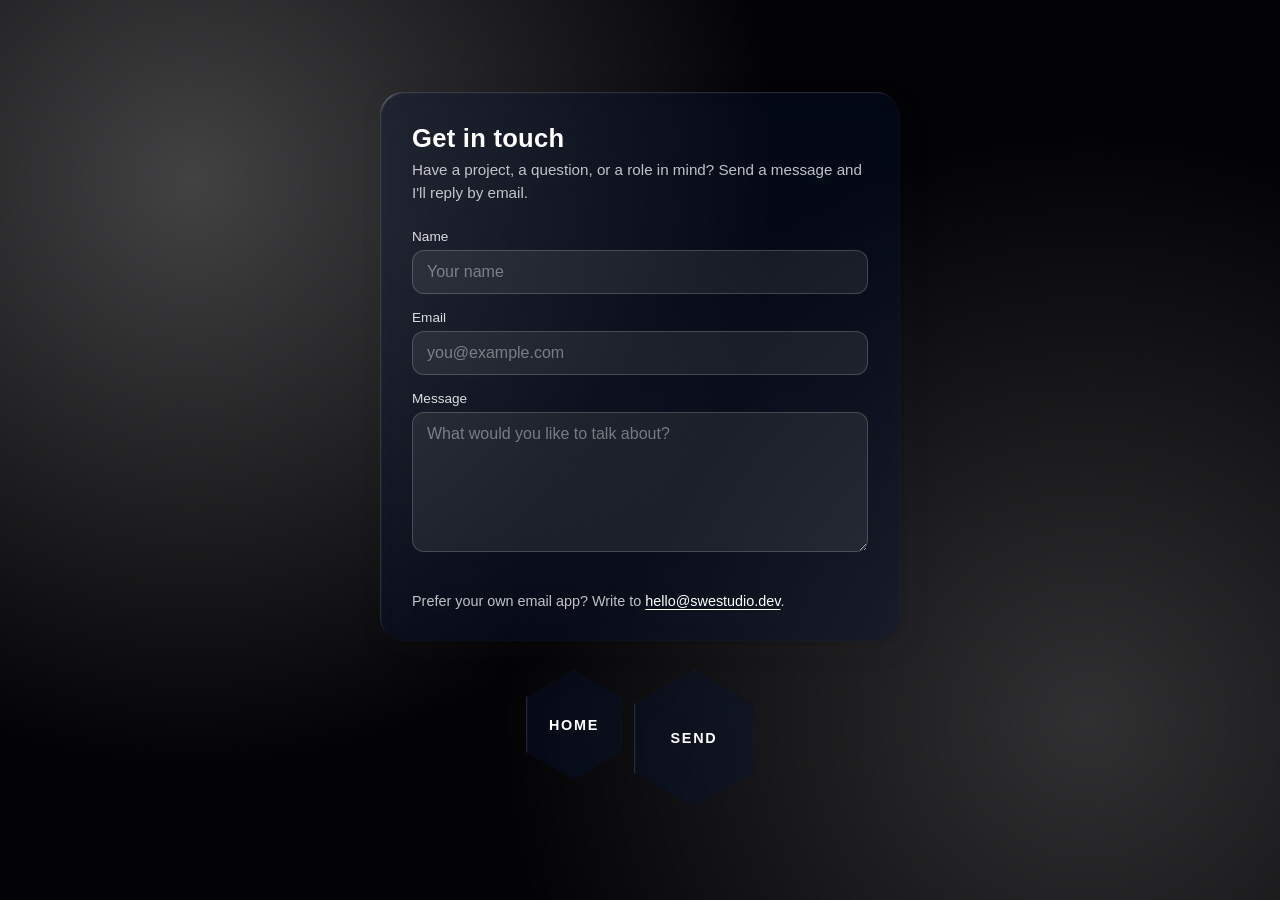
==== contact.html @ 07bc67aa "Initial commit" ====
<!DOCTYPE html>
<html lang="en">
<head>
  <meta charset="UTF-8">
  <meta name="viewport" content="width=device-width, initial-scale=1.0">
  <title>Contact | SWEStudio.dev</title>
  <link rel="stylesheet" href="./styles/contact.css">
</head>
<body>

  <main class="contact-page">

    <section class="contact-panel glass3d">
      <div class="panel-inner">
        <h1>Get in touch</h1>
        <p class="lede">Have a project, a question, or a role in mind? Send a message and I'll reply by email.</p>

        <form id="contact-form" novalidate>
          <div class="field">
            <label for="name">Name</label>
            <input id="name" name="name" type="text" autocomplete="name" placeholder="Your name" required>
          </div>

          <div class="field">
            <label for="email">Email</label>
            <input id="email" name="email" type="email" autocomplete="email" placeholder="you@example.com" required>
          </div>

          <div class="field">
            <label for="message">Message</label>
            <textarea id="message" name="message" placeholder="What would you like to talk about?" required></textarea>
          </div>

          <p class="form-status" id="form-status" role="status" aria-live="polite"></p>
          <p class="direct">Prefer your own email app? Write to <a href="mailto:hello@swestudio.dev">hello@swestudio.dev</a>.</p>
        </form>
      </div>
    </section>

    <div class="actions">
      <a href="index.html" class="hex-wrapper glass3d back" aria-label="Back to home">
        <div class="hex-content"><span>Home</span></div>
      </a>
      <button type="submit" form="contact-form" class="hex-wrapper glass3d">
        <div class="hex-content"><span>Send</span></div>
      </button>
    </div>

  </main>

  <script>
    // Static-site friendly: opens the visitor's email app with the message filled in.
    // Replace this with a fetch() to a form service (Formspree, Netlify Forms, etc.) if you want
    // messages sent without leaving the page.
    const RECIPIENT = "hello@swestudio.dev";

    const form = document.getElementById("contact-form");
    const status = document.getElementById("form-status");

    form.addEventListener("submit", (event) => {
      event.preventDefault();

      const name = form.name.value.trim();
      const email = form.email.value.trim();
      const message = form.message.value.trim();

      if (!name || !email || !message) {
        status.textContent = "Fill in your name, email, and message before sending.";
        return;
      }
      if (!form.email.checkValidity()) {
        status.textContent = "Enter a valid email address, like you@example.com.";
        form.email.focus();
        return;
      }

      const subject = encodeURIComponent("Message from " + name + " via SWEStudio.dev");
      const body = encodeURIComponent(message + "\n\n" + name + "\n" + email);
      window.location.href = "mailto:" + RECIPIENT + "?subject=" + subject + "&body=" + body;
      status.textContent = "Opening your email app…";
    });
  </script>

</body>
</html>
---- styles/contact.css ----
/* Contact page styles. Self-contained: does not depend on styles.css */

/* Reset & base */
* {
  box-sizing: border-box;
  margin: 0;
  padding: 0;
}

:root {
  --hex-width: 120px;
  --hex-gap: 12px;
}

body {
  background-color: #030305;
  background-image:
    radial-gradient(circle at 15% 20%, rgba(255, 255, 255, 0.25) 0%, transparent 45%),
    radial-gradient(circle at 85% 80%, rgba(255, 255, 255, 0.18) 0%, transparent 45%);
  background-attachment: fixed;
  color: #ffffff;
  font-family: -apple-system, BlinkMacSystemFont, "Segoe UI", Roboto, Helvetica, Arial, sans-serif;
  min-height: 100vh;
  display: flex;
  justify-content: center;
  align-items: center;
  padding: 32px 16px;
}

/* Layout */
.contact-page {
  width: 100%;
  max-width: 520px;
  display: flex;
  flex-direction: column;
  align-items: center;
  gap: 28px;
}

.actions {
  display: flex;
  justify-content: center;
  gap: var(--hex-gap);
  width: 100%;
}

/* Glass effect (panel and hex buttons) */
.glass3d {
  --filter-glass3d: blur(28px) brightness(1.3) saturate(1.8);
  --color-glass3d: hsl(225 70% 15% / 0.25);
  --noise-glass3d: url("https://www.transparenttextures.com/patterns/egg-shell.png");

  position: relative;
  z-index: 4;
  filter:
    drop-shadow(0 0 0.75px hsl(205 20% 10% / 0.2))
    drop-shadow(1.3px 1.5px 2.2px hsl(205 20% 10% / 0.1))
    drop-shadow(6px 7px 12px hsl(205 20% 10% / 0.25));
}

.glass3d::before {
  content: "";
  position: absolute;
  inset: 0;
  pointer-events: none;
  overflow: hidden;
  z-index: 3;

  -webkit-backdrop-filter: var(--filter-glass3d);
  backdrop-filter: var(--filter-glass3d);
  background-color: var(--color-glass3d);
  background-image: var(--noise-glass3d);
  background-size: 120px;
  background-repeat: repeat;
  transition: background-color 0.25s ease;
}

.glass3d::after {
  content: "";
  position: absolute;
  inset: 0;
  pointer-events: none;
  overflow: hidden;
  z-index: 5;

  box-shadow:
    inset 2px 2px 1px -3px hsl(205 20% 90% / 0.8),
    inset 4px 4px 2px -6px hsl(205 20% 90% / 0.3),
    inset 1.5px 1.5px 1.5px -0.75px hsl(205 20% 90% / 0.15),
    inset 1.5px 1.5px 0.25px hsl(205 20% 90% / 0.03),
    inset 0 0 0.25px 0.5px hsl(205 20% 90% / 0.03);
}

.glass3d > * {
  position: relative;
  z-index: 6;
}

/* Rectangular glass panel */
.contact-panel {
  width: 100%;
}

.contact-panel.glass3d::before,
.contact-panel.glass3d::after {
  border-radius: 24px;
}

.panel-inner {
  padding: 32px;
}

.panel-inner h1 {
  font-size: 1.6rem;
  font-weight: 600;
  letter-spacing: 0.01em;
  margin-bottom: 6px;
}

.panel-inner .lede {
  color: rgba(255, 255, 255, 0.75);
  font-size: 0.95rem;
  line-height: 1.5;
  margin-bottom: 24px;
}

/* Form */
.field {
  display: flex;
  flex-direction: column;
  gap: 6px;
  margin-bottom: 16px;
}

.field label {
  font-size: 0.85rem;
  font-weight: 500;
  color: rgba(255, 255, 255, 0.85);
}

.field input,
.field textarea {
  width: 100%;
  font: inherit;
  color: #ffffff;
  background: rgba(255, 255, 255, 0.07);
  border: 1px solid rgba(255, 255, 255, 0.18);
  border-radius: 12px;
  padding: 12px 14px;
  transition: border-color 0.2s ease, background 0.2s ease;
}

.field textarea {
  min-height: 140px;
  resize: vertical;
}

.field input::placeholder,
.field textarea::placeholder {
  color: rgba(255, 255, 255, 0.4);
}

.field input:focus,
.field textarea:focus {
  outline: none;
  border-color: rgba(255, 255, 255, 0.8);
  background: rgba(255, 255, 255, 0.12);
}

.form-status {
  min-height: 1.2em;
  margin-top: 10px;
  font-size: 0.9rem;
  color: rgba(255, 255, 255, 0.85);
}

.direct {
  margin-top: 8px;
  font-size: 0.9rem;
  color: rgba(255, 255, 255, 0.75);
}

.direct a {
  color: #ffffff;
  text-underline-offset: 3px;
}

/* Hexagon buttons */
.hex-wrapper {
  width: var(--hex-width);
  height: calc(var(--hex-width) * 1.1547);
  clip-path: polygon(50% 0%, 100% 25%, 100% 75%, 50% 100%, 0% 75%, 0% 25%);
  text-decoration: none;
  display: flex;
  justify-content: center;
  align-items: center;
  transition: transform 0.3s cubic-bezier(0.2, 0.8, 0.2, 1);
}

.hex-wrapper::before,
.hex-wrapper::after {
  clip-path: polygon(50% 0%, 100% 25%, 100% 75%, 50% 100%, 0% 75%, 0% 25%);
}

.hex-wrapper.back {
  --hex-width: 96px;
}

button.hex-wrapper {
  border: none;
  background: none;
  cursor: pointer;
  font-family: inherit;
}

.hex-wrapper,
.hex-wrapper:visited,
.hex-wrapper:hover,
.hex-wrapper:active,
.hex-wrapper:focus-visible {
  color: #ffffff;
}

.hex-content {
  color: #ffffff;
  font-size: 0.9rem;
  font-weight: 600;
  letter-spacing: 0.12em;
  text-transform: uppercase;
  transition: color 0.25s ease, text-shadow 0.25s ease;
}

/* Hover, focus, pressed */
.hex-wrapper:hover {
  transform: scale(1.07);
  z-index: 10;
}

.hex-wrapper:hover,
.hex-wrapper:focus-visible {
  --color-glass3d: hsl(0 0% 100% / 0.3);
}

.hex-wrapper:active {
  --color-glass3d: hsl(0 0% 100% / 0.45);
  transform: scale(1.03);
}

.hex-wrapper:hover .hex-content {
  text-shadow: 0 0 14px rgba(255, 255, 255, 0.7);
}

/* Mobile */
@media (max-width: 600px) {
  :root {
    --hex-width: 104px;
    --hex-gap: 8px;
  }

  .hex-wrapper.back {
    --hex-width: 84px;
  }

  .hex-content {
    font-size: 0.7rem;
  }

  .panel-inner {
    padding: 24px 20px;
  }
}
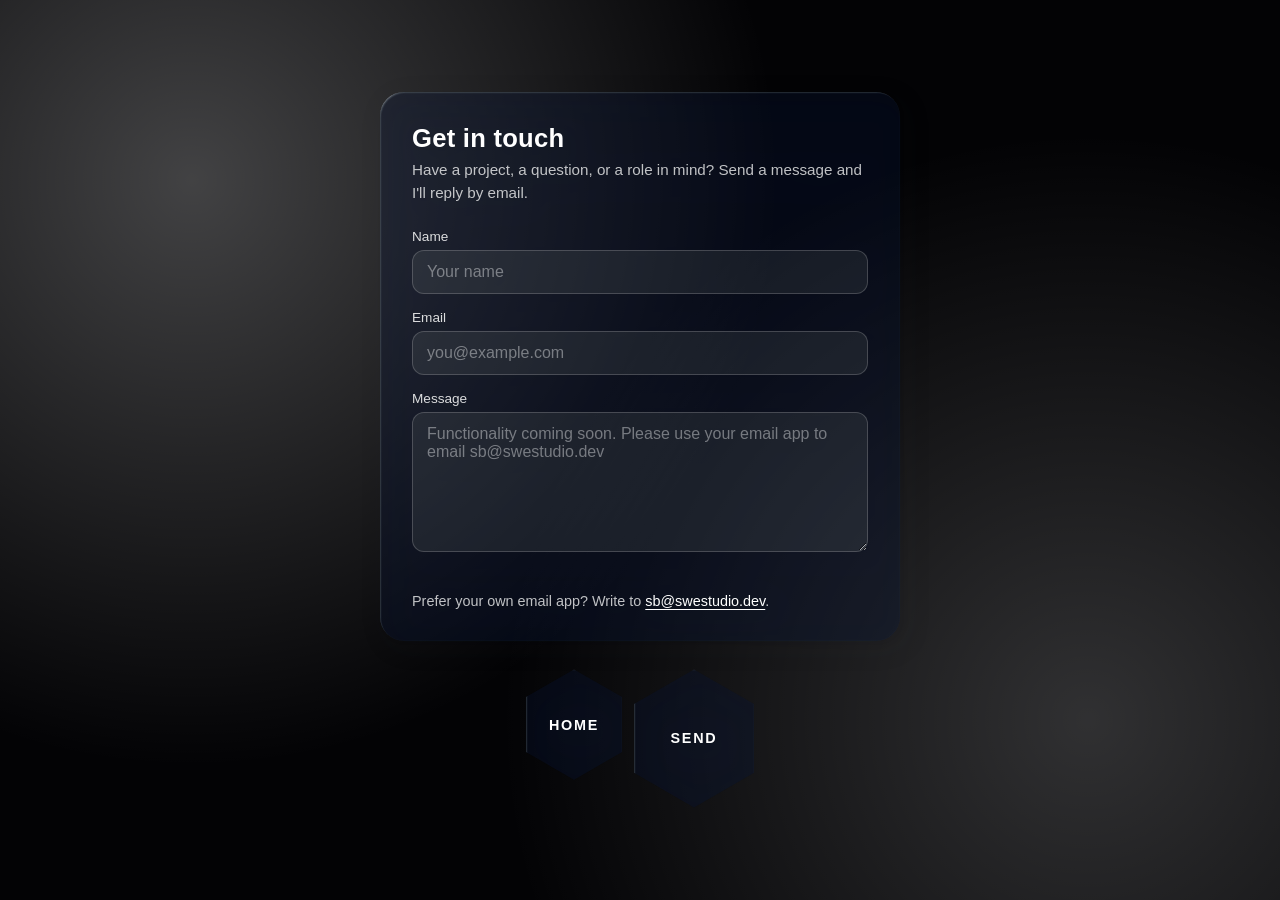
==== commit ef97d469: "Initial contact page setup" ====
--- a/contact.html
+++ b/contact.html
@@ -28,11 +28,11 @@
 
           <div class="field">
             <label for="message">Message</label>
-            <textarea id="message" name="message" placeholder="What would you like to talk about?" required></textarea>
+            <textarea id="message" name="message" placeholder="Functionality coming soon. Please use your email app to email sb@swestudio.dev" required></textarea>
           </div>
 
           <p class="form-status" id="form-status" role="status" aria-live="polite"></p>
-          <p class="direct">Prefer your own email app? Write to <a href="mailto:hello@swestudio.dev">hello@swestudio.dev</a>.</p>
+          <p class="direct">Prefer your own email app? Write to <a href="mailto:hello@swestudio.dev">sb@swestudio.dev</a>.</p>
         </form>
       </div>
     </section>
